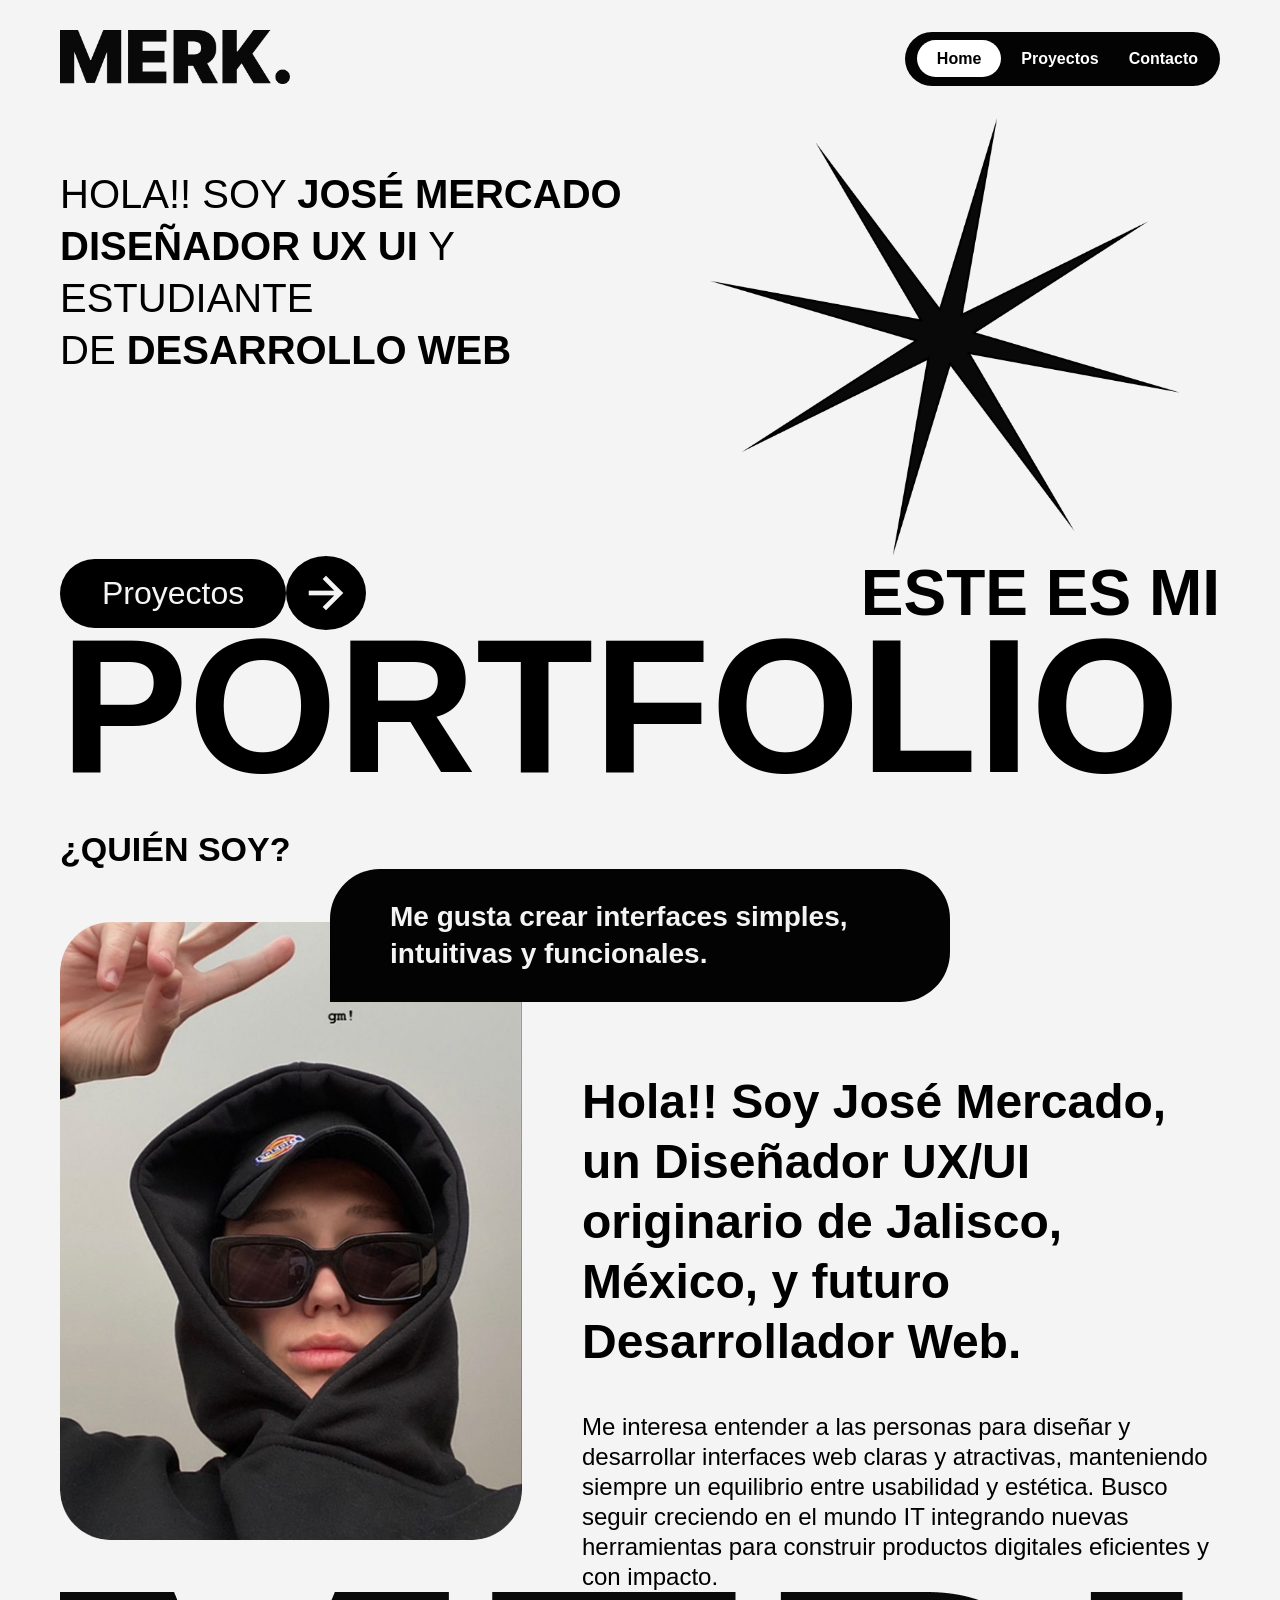
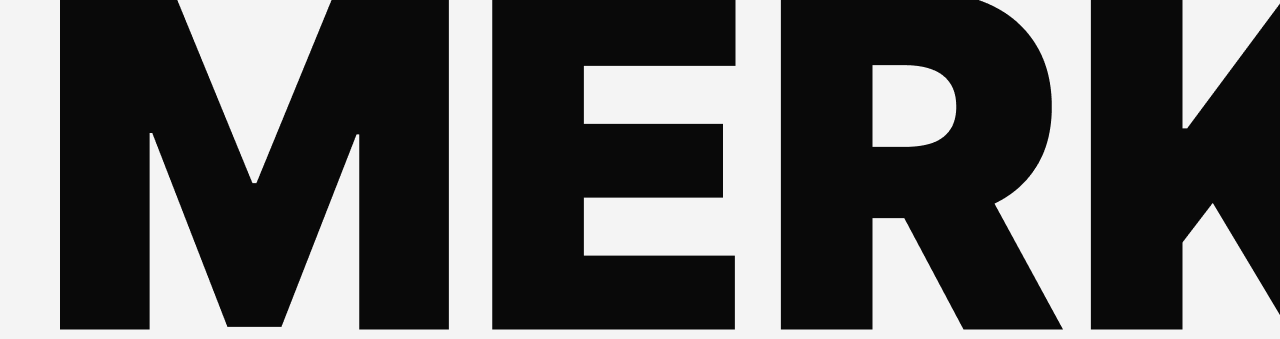
==== index.html @ 9faa1545 "primer commit" ====
<!DOCTYPE html>
<html lang="es">
<head>
    <meta charset="UTF-8">
    <meta name="viewport" content="width=device-width, initial-scale=1.0">
    <link rel="stylesheet" href="css/main.css">
    <link rel="stylesheet" href="https://fonts.googleapis.com/css2?family=Material+Symbols+Outlined:opsz,wght,FILL,GRAD@20..48,100..700,0..1,-50..200&icon_names=arrow_forward">
    <title>MERK Portfolio</title>
</head>
<body>
    <header>
        <a href="index.html"><img src="img/MERK..png" alt="MERK" class="logo"></a>
        <nav>
            <ul>
                <li><a href="index.html" class="active">Home</a></li>
                <li><a href="./html/proyectos.html">Proyectos</a></li>
                <li><a href="./html/contacto.html">Contacto</a></li>
            </ul>
        </nav>
    </header>

    <main>
        <section id="home" class="home">
            <div class="home-container">
                <p class="presentacion">
                    HOLA!! SOY <strong>JOSÉ MERCADO</strong><br>
                    <strong>DISEÑADOR UX UI</strong> Y ESTUDIANTE<br>
                    DE <strong>DESARROLLO WEB</strong>
                </p>
                <img src="img/Star 1.png" alt="Estrella">
            </div>

            <div class="home-container">
                <a href="./html/proyectos.html" class="button">
                    <span>Proyectos</span>
                    <span class="material-symbols-outlined">arrow_forward</span>
                </a>
                <p>ESTE ES MI</p>
            </div>

            <h1>PORTFOLIO</h1>
        </section>

        <section id="sobre-mi" class="sobre-mi">
            <h2>¿QUIÉN SOY?</h2>

            <p class="frase">
                Me gusta crear interfaces simples,
                intuitivas y funcionales.
            </p>

            <div class="contenido">
                <div class="izquierda">
                    <img src="img/img-prueba.jpg" alt="José Mercado">
                </div>

                <div class="derecha">
                    <h3>
                        Hola!! Soy José Mercado, un Diseñador UX/UI
                        originario de Jalisco, México, y futuro
                        Desarrollador Web.
                    </h3>
                    <p>
                        Me interesa entender a las personas para diseñar y
                        desarrollar interfaces web claras y atractivas,
                        manteniendo siempre un equilibrio entre usabilidad y
                        estética. Busco seguir creciendo en el mundo IT
                        integrando nuevas herramientas para construir
                        productos digitales eficientes y con impacto.
                    </p>
                </div>
            </div>
        </section>
    </main>

    <footer>
        <a href="index.html" class="logo-footer"><img src="img/MERK..png" alt="MERK" class="logo"></a>
       
        <div class="social-links">
            <a href="https://www.instagram.com/jjomerk/" target="_blank" aria-label="Instagram">
            </a>
            <a href="https://github.com/josemerk17" target="_blank" aria-label="github">
            </a>
        </div>

    </footer>
</body>
</html>
---- css/main.css ----
body {
  margin: 0 60px;
  font-family: Arial, sans-serif;
  background-color: #f4f4f4;
  animation: fadeIn 0.5s ease-in forwards;
}

header {
  background-color: rgba(51, 51, 51, 0);
  color: #fff;
  display: flex;
  flex-direction: row;
  align-items: center;
  justify-content: space-between;
  padding: 30px 0;
}
header .logo {
  width: auto;
  height: 54px;
}
header nav {
  background-color: #030303;
  border-radius: 50px;
  padding: 2px;
}
header nav ul {
  display: flex;
  gap: 10px;
  list-style: none;
  padding: 0 10px;
}
header nav ul a {
  color: #fff;
  font-weight: bold;
  text-decoration: none;
  padding: 10px;
  border-radius: 20px;
  transition: 0.3s ease-in-out;
}
header nav ul a.active {
  background-color: #fff;
  color: #000;
  padding: 10px 20px;
}

main .home {
  display: flex;
  flex-direction: column;
  gap: 0;
}
main .home-container {
  display: flex;
  flex-direction: row;
  justify-content: space-between;
}
main .home-container img {
  width: 470px;
  margin-right: 40px;
}
main .home-container .presentacion {
  margin: 50px 0;
  font-size: 40px;
  font-weight: 400;
  line-height: 1.3;
}
main .home-container .presentacion strong {
  font-weight: 700;
}
main .home-container .button {
  display: inline-flex;
  align-items: center;
  gap: 0;
  text-decoration: none;
  transition: 0.3s ease-in-out;
}
main .home-container .button span {
  background-color: #000;
  color: #f4f4f4;
  display: flex;
  justify-content: center;
  align-items: center;
}
main .home-container .button span:first-child {
  padding: 16px 42px;
  border-radius: 50px;
  font-size: 32px;
  font-weight: 300;
}
main .home-container .button .material-symbols-outlined {
  width: 80px;
  height: 74px;
  border-radius: 50%;
  font-size: 48px;
  font-weight: 800;
  transition: 0.3s ease-in-out;
}
main .home-container .button:hover {
  transform: scale(1.05);
}
main .home-container .button:hover .material-symbols-outlined {
  transform: translateX(6px);
}
main .home-container p {
  margin: 0;
  font-size: 64px;
  font-weight: bold;
}
main h1 {
  display: flex;
  align-items: center;
  width: 100%;
  height: 150px;
  margin: 0px 0 0;
  font-size: clamp(64px, 15vw, 204px);
  font-weight: 800;
  text-align: center;
}
main .sobre-mi h2 {
  margin: 50px 0 0;
  font-size: 34px;
  font-weight: 800;
}
main .sobre-mi .frase {
  position: relative;
  width: 500px;
  margin: 0 auto;
  padding: 30px 60px;
  background-color: #030303;
  color: #f4f4f4;
  font-size: 28px;
  font-weight: 700;
  line-height: 1.3;
  border-radius: 50px 50px 50px 0;
}
main .sobre-mi .contenido {
  display: flex;
  align-items: flex-start;
  gap: 60px;
  margin-top: -80px;
}
main .sobre-mi .contenido .izquierda {
  width: 42%;
}
main .sobre-mi .contenido .izquierda img {
  width: 100%;
  height: auto;
  aspect-ratio: 504/674;
  border-radius: 50px;
  object-fit: cover;
}
main .sobre-mi .contenido .derecha {
  width: 58%;
  padding-top: 150px;
}
main .sobre-mi .contenido .derecha h3 {
  margin: 0 0 40px;
  font-size: 48px;
  line-height: 1.25;
  font-weight: 700;
}
main .sobre-mi .contenido .derecha p {
  margin: 0;
  font-size: 24px;
  line-height: 1.25;
}

footer .logo-footer {
  width: 13px;
}

/*# sourceMappingURL=main.css.map */
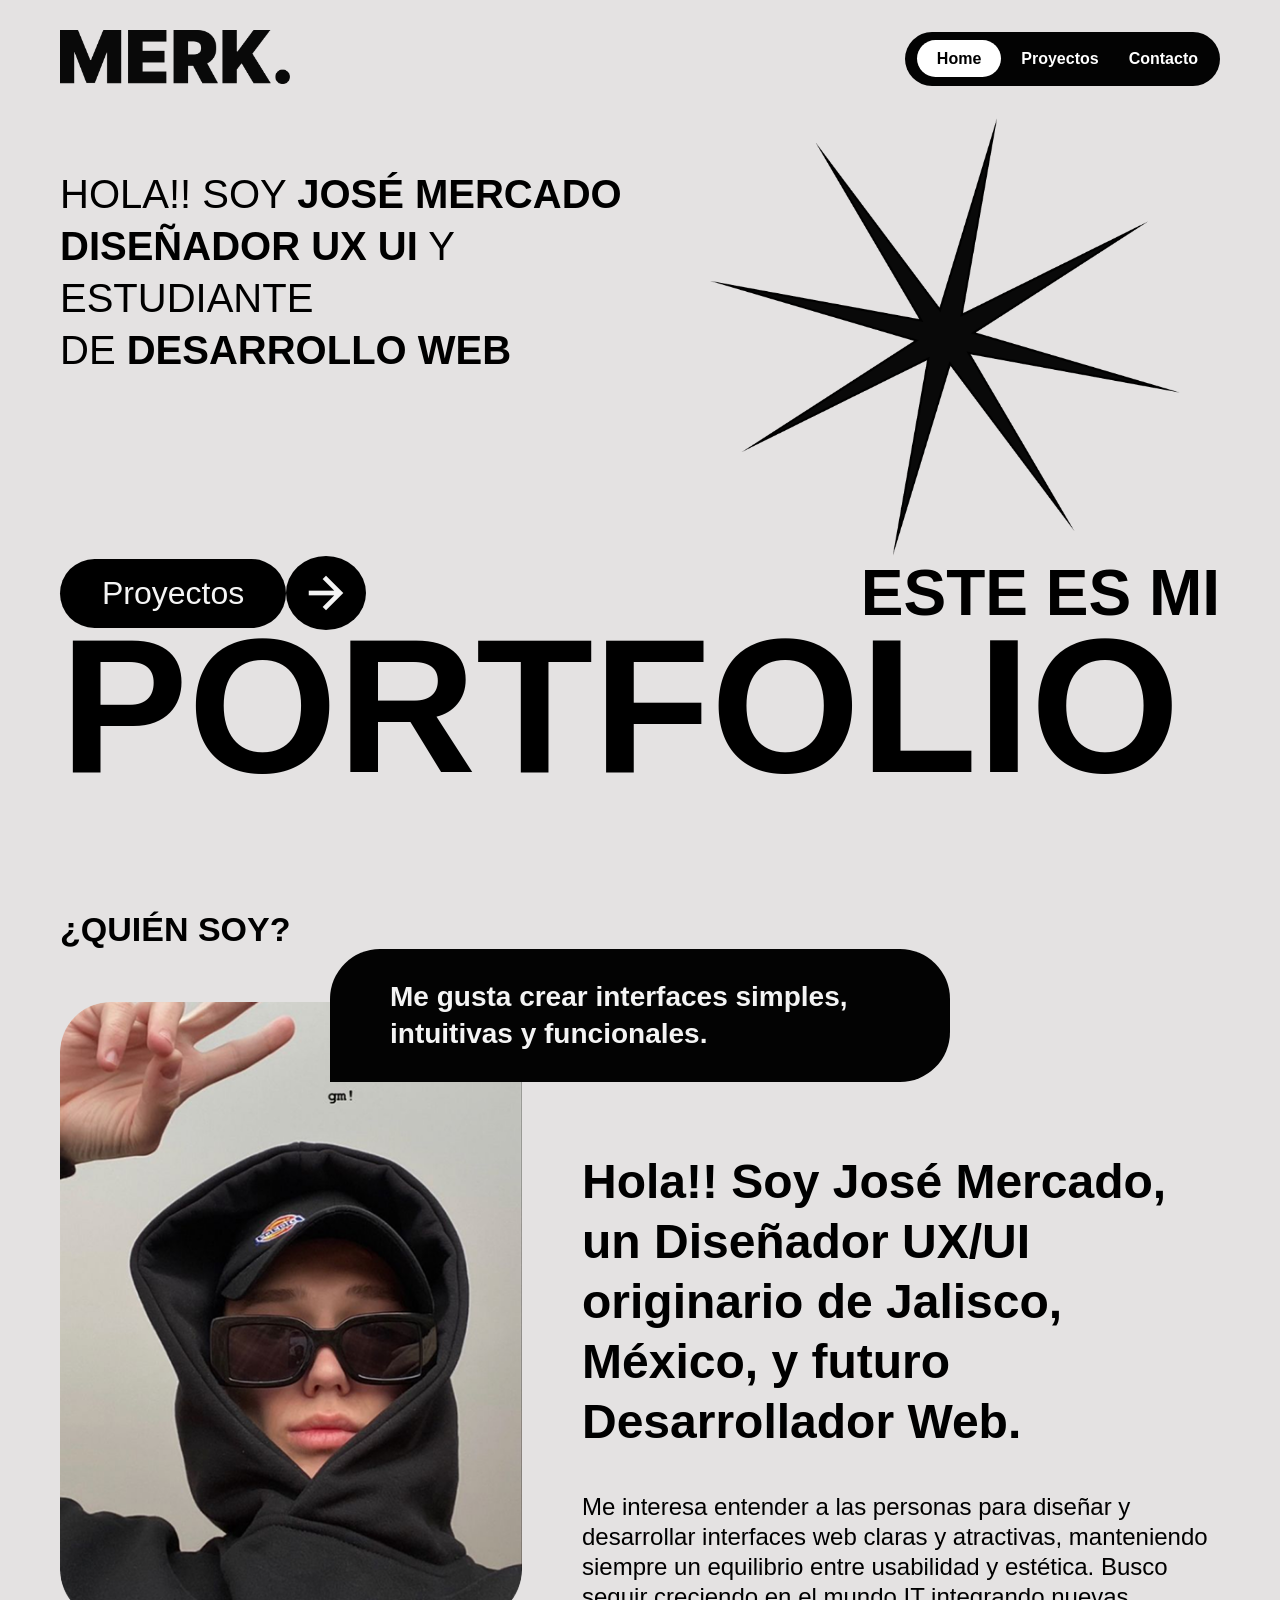
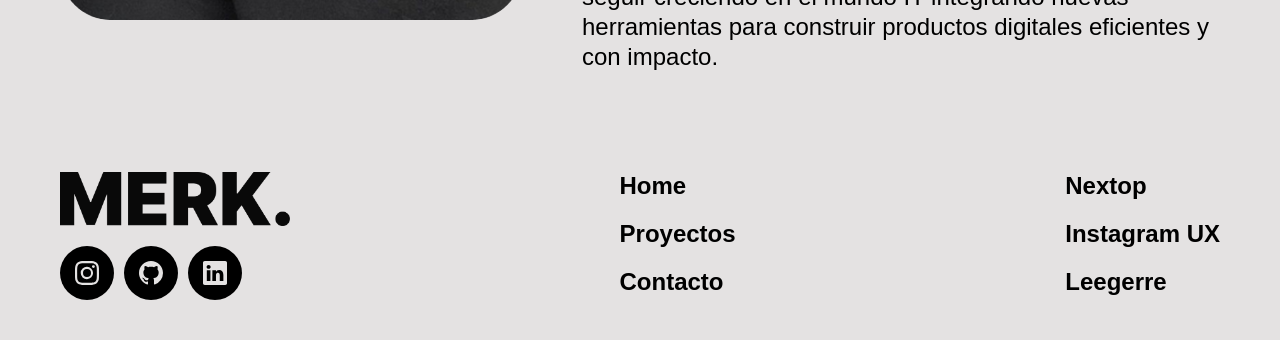
==== commit 41ed7aa3: "footer" ====
--- a/index.html
+++ b/index.html
@@ -74,15 +74,47 @@
     </main>
 
     <footer>
-        <a href="index.html" class="logo-footer"><img src="img/MERK..png" alt="MERK" class="logo"></a>
-       
-        <div class="social-links">
-            <a href="https://www.instagram.com/jjomerk/" target="_blank" aria-label="Instagram">
+        <div class="footer-1">
+            <a href="../index.html" class="logo-footer">
+                <img src="./img/MERK..png" alt="MERK">
             </a>
-            <a href="https://github.com/josemerk17" target="_blank" aria-label="github">
-            </a>
+
+            <div class="social-links">
+                <a href="https://instagram.com/jjomerk" target="_blank" aria-label="Instagram">
+                    <svg xmlns="http://www.w3.org/2000/svg" width="24" height="24" fill="currentColor" class="bi bi-instagram" viewBox="0 0 16 16">
+                        <path d="M8 0C5.829 0 5.556.01 4.703.048 3.85.088 3.269.222 2.76.42a3.9 3.9 0 0 0-1.417.923A3.9 3.9 0 0 0 .42 2.76C.222 3.268.087 3.85.048 4.7.01 5.555 0 5.827 0 8.001c0 2.172.01 2.444.048 3.297.04.852.174 1.433.372 1.942.205.526.478.972.923 1.417.444.445.89.719 1.416.923.51.198 1.09.333 1.942.372C5.555 15.99 5.827 16 8 16s2.444-.01 3.298-.048c.851-.04 1.434-.174 1.943-.372a3.9 3.9 0 0 0 1.416-.923c.445-.445.718-.891.923-1.417.197-.509.332-1.09.372-1.942C15.99 10.445 16 10.173 16 8s-.01-2.445-.048-3.299c-.04-.851-.175-1.433-.372-1.941a3.9 3.9 0 0 0-.923-1.417A3.9 3.9 0 0 0 13.24.42c-.51-.198-1.092-.333-1.943-.372C10.443.01 10.172 0 7.998 0zm-.717 1.442h.718c2.136 0 2.389.007 3.232.046.78.035 1.204.166 1.486.275.373.145.64.319.92.599s.453.546.598.92c.11.281.24.705.275 1.485.039.843.047 1.096.047 3.231s-.008 2.389-.047 3.232c-.035.78-.166 1.203-.275 1.485a2.5 2.5 0 0 1-.599.919c-.28.28-.546.453-.92.598-.28.11-.704.24-1.485.276-.843.038-1.096.047-3.232.047s-2.39-.009-3.233-.047c-.78-.036-1.203-.166-1.485-.276a2.5 2.5 0 0 1-.92-.598 2.5 2.5 0 0 1-.6-.92c-.109-.281-.24-.705-.275-1.485-.038-.843-.046-1.096-.046-3.233s.008-2.388.046-3.231c.036-.78.166-1.204.276-1.486.145-.373.319-.64.599-.92s.546-.453.92-.598c.282-.11.705-.24 1.485-.276.738-.034 1.024-.044 2.515-.045zm4.988 1.328a.96.96 0 1 0 0 1.92.96.96 0 0 0 0-1.92m-4.27 1.122a4.109 4.109 0 1 0 0 8.217 4.109 4.109 0 0 0 0-8.217m0 1.441a2.667 2.667 0 1 1 0 5.334 2.667 2.667 0 0 1 0-5.334"/>
+                    </svg>
+                </a>
+
+                <a href="https://github.com/josemerk17" target="_blank" aria-label="Github">
+                    <svg xmlns="http://www.w3.org/2000/svg" width="24" height="24" fill="currentColor" class="bi bi-github" viewBox="0 0 16 16">
+                        <path d="M8 0C3.58 0 0 3.58 0 8c0 3.54 2.29 6.53 5.47 7.59.4.07.55-.17.55-.38 0-.19-.01-.82-.01-1.49-2.01.37-2.53-.49-2.69-.94-.09-.23-.48-.94-.82-1.13-.28-.15-.68-.52-.01-.53.63-.01 1.08.58 1.23.82.72 1.21 1.87.87 2.33.66.07-.52.28-.87.51-1.07-1.78-.2-3.64-.89-3.64-3.95 0-.87.31-1.59.82-2.15-.08-.2-.36-1.02.08-2.12 0 0 .67-.21 2.2.82.64-.18 1.32-.27 2-.27s1.36.09 2 .27c1.53-1.04 2.2-.82 2.2-.82.44 1.1.16 1.92.08 2.12.51.56.82 1.27.82 2.15 0 3.07-1.87 3.75-3.65 3.95.29.25.54.73.54 1.48 0 1.07-.01 1.93-.01 2.2 0 .21.15.46.55.38A8.01 8.01 0 0 0 16 8c0-4.42-3.58-8-8-8"/>
+                    </svg>
+                </a>
+
+                <a href="https://www.linkedin.com/in/jos%C3%A9-mercado-ux-ui/?skipRedirect=true" target="_blank" aria-label="linkedin">
+                    <svg xmlns="http://www.w3.org/2000/svg" width="24" height="24" fill="currentColor" class="bi bi-linkedin" viewBox="0 0 16 16">
+                        <path d="M0 1.146C0 .513.526 0 1.175 0h13.65C15.474 0 16 .513 16 1.146v13.708c0 .633-.526 1.146-1.175 1.146H1.175C.526 16 0 15.487 0 14.854zm4.943 12.248V6.169H2.542v7.225zm-1.2-8.212c.837 0 1.358-.554 1.358-1.248-.015-.709-.52-1.248-1.342-1.248S2.4 3.226 2.4 3.934c0 .694.521 1.248 1.327 1.248zm4.908 8.212V9.359c0-.216.016-.432.08-.586.173-.431.568-.878 1.232-.878.869 0 1.216.662 1.216 1.634v3.865h2.401V9.25c0-2.22-1.184-3.252-2.764-3.252-1.274 0-1.845.7-2.165 1.193v.025h-.016l.016-.025V6.169h-2.4c.03.678 0 7.225 0 7.225z"/>
+                    </svg>
+                </a>
+            </div>
         </div>
 
+        <div class="footer-nav">
+            <ul>
+                <li><a href="index.html">Home</a></li>
+                <li><a href="proyectos.html">Proyectos</a></li>
+                <li><a href="contacto.html">Contacto</a></li>
+            </ul>
+        </div>
+
+        <div class="footer-projects">
+            <ul>
+                <li><a href="#">Nextop</a></li>
+                <li><a href="#">Instagram UX</a></li>
+                <li><a href="#">Leegerre</a></li>
+            </ul>
+        </div>
     </footer>
 </body>
 </html>
--- a/css/main.css
+++ b/css/main.css
@@ -1,7 +1,7 @@
 body {
   margin: 0 60px;
   font-family: Arial, sans-serif;
-  background-color: #f4f4f4;
+  background-color: #E4E2E2;
   animation: fadeIn 0.5s ease-in forwards;
 }
 
@@ -47,6 +47,7 @@
   display: flex;
   flex-direction: column;
   gap: 0;
+  margin-bottom: 130px;
 }
 main .home-container {
   display: flex;
@@ -164,8 +165,65 @@
   line-height: 1.25;
 }
 
+footer {
+  display: flex;
+  flex-direction: row;
+  justify-content: space-between;
+  align-items: start;
+  padding: 40px 0;
+  margin-top: 60px;
+}
+footer .footer-1 {
+  display: flex;
+  flex-direction: column;
+  gap: 20px;
+}
 footer .logo-footer {
-  width: 13px;
+  width: auto;
+  height: 54px;
+  display: flex;
+  align-items: center;
+}
+footer .logo-footer img {
+  width: auto;
+  height: 100%;
+}
+footer .social-links {
+  display: flex;
+  flex-direction: row;
+  justify-content: start;
+  gap: 10px;
+}
+footer .social-links a {
+  background-color: #000;
+  color: #E4E2E2;
+  width: 24px;
+  height: 24px;
+  padding: 15px;
+  border-radius: 50px;
+  align-items: center;
+}
+footer .footer-nav,
+footer .footer-projects {
+  display: flex;
+  align-items: start;
+  justify-content: space-between;
+}
+footer .footer-nav ul,
+footer .footer-projects ul {
+  display: flex;
+  flex-direction: column;
+  padding: 0px;
+  margin: 0px;
+  list-style: none;
+  gap: 20px;
+}
+footer .footer-nav ul a,
+footer .footer-projects ul a {
+  color: #000;
+  text-decoration: none;
+  font-size: 24px;
+  font-weight: 700;
 }
 
 /*# sourceMappingURL=main.css.map */
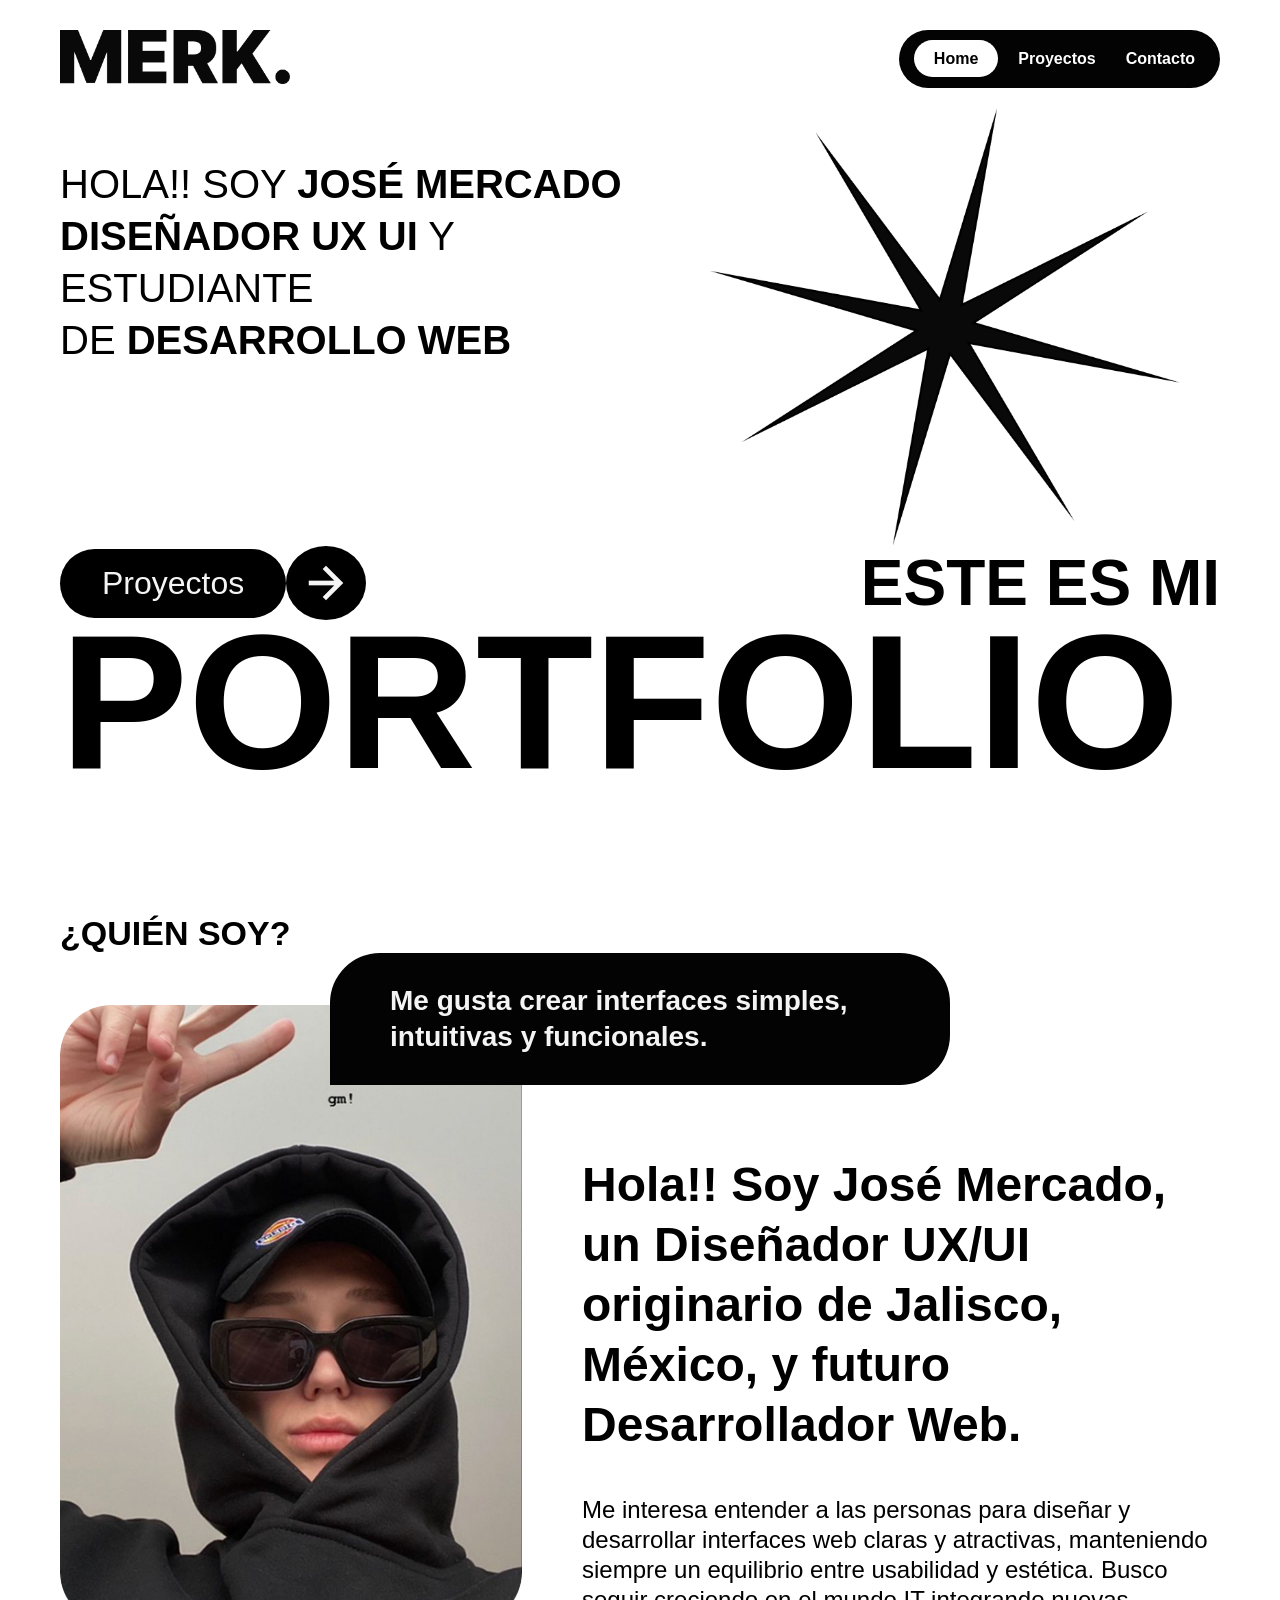
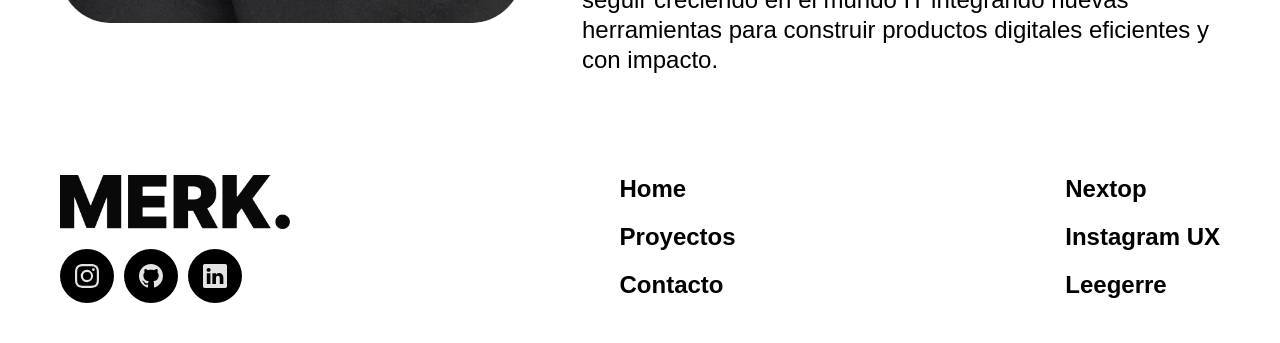
==== commit 4067c43f: "proyectos y media" ====
--- a/index.html
+++ b/index.html
@@ -4,19 +4,27 @@
     <meta charset="UTF-8">
     <meta name="viewport" content="width=device-width, initial-scale=1.0">
     <link rel="stylesheet" href="css/main.css">
-    <link rel="stylesheet" href="https://fonts.googleapis.com/css2?family=Material+Symbols+Outlined:opsz,wght,FILL,GRAD@20..48,100..700,0..1,-50..200&icon_names=arrow_forward">
+    <link rel="stylesheet"
+    href="https://fonts.googleapis.com/css2?family=Material+Symbols+Outlined:opsz,wght,FILL,GRAD@24,400,0,0">
     <title>MERK Portfolio</title>
 </head>
 <body>
     <header>
-        <a href="index.html"><img src="img/MERK..png" alt="MERK" class="logo"></a>
-        <nav>
+        <a href="index.html" aria-label="Ir al inicio">
+            <img src="img/MERK..png" alt="MERK" class="logo">
+        </a>
+        <nav aria-label="Navegacion principal">
             <ul>
-                <li><a href="index.html" class="active">Home</a></li>
+                <li><a href="index.html" class="active" aria-current="page">Home</a></li>
                 <li><a href="./html/proyectos.html">Proyectos</a></li>
                 <li><a href="./html/contacto.html">Contacto</a></li>
             </ul>
         </nav>
+        <button class="menu-btn">
+            <span class="material-symbols-outlined">
+                menu
+            </span>
+        </button>
     </header>
 
     <main>
--- a/css/main.css
+++ b/css/main.css
@@ -1,7 +1,8 @@
+@charset "UTF-8";
 body {
   margin: 0 60px;
   font-family: Arial, sans-serif;
-  background-color: #E4E2E2;
+  background-color: #ffffff;
   animation: fadeIn 0.5s ease-in forwards;
 }
 
@@ -12,7 +13,7 @@
   flex-direction: row;
   align-items: center;
   justify-content: space-between;
-  padding: 30px 0;
+  padding: 30px 0 20px 0;
 }
 header .logo {
   width: auto;
@@ -21,13 +22,14 @@
 header nav {
   background-color: #030303;
   border-radius: 50px;
-  padding: 2px;
+  padding: 20px 5px;
 }
 header nav ul {
   display: flex;
   gap: 10px;
   list-style: none;
   padding: 0 10px;
+  margin: 0;
 }
 header nav ul a {
   color: #fff;
@@ -35,12 +37,18 @@
   text-decoration: none;
   padding: 10px;
   border-radius: 20px;
-  transition: 0.3s ease-in-out;
+  transition: 0.5s ease-in-out;
 }
 header nav ul a.active {
   background-color: #fff;
   color: #000;
   padding: 10px 20px;
+}
+header .menu-btn {
+  display: none;
+}
+header menu-mobile {
+  display: none;
 }
 
 main .home {
@@ -107,14 +115,12 @@
   font-weight: bold;
 }
 main h1 {
-  display: flex;
-  align-items: center;
-  width: 100%;
-  height: 150px;
-  margin: 0px 0 0;
-  font-size: clamp(64px, 15vw, 204px);
-  font-weight: 800;
-  text-align: center;
+  width: 100%;
+  margin: 0;
+  font-size: clamp(4rem, 15vw, 12.8rem);
+  font-weight: 900;
+  line-height: 0.85;
+  text-transform: uppercase;
 }
 main .sobre-mi h2 {
   margin: 50px 0 0;
@@ -226,4 +232,253 @@
   font-weight: 700;
 }
 
+.contacto {
+  width: 100%;
+  min-height: 100vh;
+}
+.contacto h2 {
+  width: 100%;
+  margin: 0px 0 50px;
+  font-size: clamp(4rem, 15vw, 10rem);
+  font-weight: 900;
+  line-height: 0.85;
+  text-transform: uppercase;
+}
+.contacto form {
+  display: flex;
+  flex-direction: column;
+  gap: 1.5rem;
+  width: 80%;
+  max-width: 800px;
+  margin-left: auto;
+  padding: 20px;
+}
+.contacto form .form-group {
+  width: 100%;
+  display: flex;
+  gap: 4rem;
+}
+.contacto form label {
+  font-size: 24px;
+  font-weight: 800;
+  margin-bottom: 5px;
+}
+.contacto form input,
+.contacto form textarea {
+  width: 100%;
+  border: none;
+  border-bottom: 3px solid #111;
+  background-color: transparent;
+  padding: 10px;
+}
+.contacto .buttons {
+  display: flex;
+  flex-direction: row;
+  justify-content: space-between;
+  align-items: center;
+  gap: 10px;
+}
+.contacto .social-links {
+  display: flex;
+  flex-direction: row;
+  justify-content: start;
+  gap: 10px;
+}
+.contacto .social-links a {
+  background-color: #000;
+  color: #E4E2E2;
+  width: 24px;
+  height: 24px;
+  padding: 15px;
+  border-radius: 50px;
+  align-items: center;
+}
+
+.proyectos .presentacion {
+  width: 100%;
+  height: auto;
+  font-size: 40px;
+  font-weight: 400;
+  line-height: 1.3;
+  margin: 50px 0;
+}
+.proyectos .presentacion strong {
+  font-weight: 700;
+}
+.proyectos .proyectos-img {
+  width: min(90%, 1200px);
+  margin: 0 auto;
+  margin-bottom: 100px;
+  display: grid;
+  grid-template-columns: 1fr 1fr;
+  grid-template-rows: repeat(2, 350px);
+  gap: 2rem;
+}
+.proyectos .proyectos-img .proyecto-1 {
+  grid-column: 1;
+  grid-row: 1/3;
+}
+.proyectos .proyectos-img .proyecto-1 img {
+  width: 100%;
+  height: 100%;
+  object-fit: cover;
+  border-radius: 40px;
+  display: block;
+}
+.proyectos .proyectos-img .proyecto-1 p {
+  margin-top: 1rem;
+  font-size: 1.5rem;
+  font-weight: 700;
+}
+.proyectos .proyectos-img .proyecto img {
+  width: 100%;
+  height: 100%;
+  object-fit: cover;
+  border-radius: 40px;
+  display: block;
+}
+.proyectos .proyectos-img .proyecto p {
+  margin-top: 1rem;
+  font-size: 1.5rem;
+  font-weight: 700;
+}
+.proyectos .proyectos-img a {
+  text-decoration: none;
+  color: inherit;
+}
+.proyectos .proyecto a,
+.proyectos .proyecto-1 a {
+  position: relative;
+  display: block;
+  overflow: hidden;
+  border-radius: 40px;
+  text-decoration: none;
+}
+.proyectos .proyecto img,
+.proyectos .proyecto-1 img {
+  width: 100%;
+  display: block;
+  transition: transform 0.5s ease;
+}
+.proyectos .proyecto p,
+.proyectos .proyecto-1 p {
+  position: absolute;
+  left: 50%;
+  top: 50%;
+  transform: translate(-50%, 30px);
+  color: white;
+  font-size: 2rem;
+  font-weight: 700;
+  opacity: 0;
+  transition: 0.4s ease;
+  z-index: 2;
+}
+.proyectos .proyecto a::before,
+.proyectos .proyecto-1 a::before {
+  content: "";
+  position: absolute;
+  inset: 0;
+  background: rgba(0, 0, 0, 0.55);
+  opacity: 0;
+  transition: 0.4s ease;
+  z-index: 1;
+}
+.proyectos .proyecto a:hover img,
+.proyectos .proyecto-1 a:hover img {
+  transform: scale(1.08);
+}
+.proyectos .proyecto a:hover::before,
+.proyectos .proyecto-1 a:hover::before {
+  opacity: 1;
+}
+.proyectos .proyecto a:hover p,
+.proyectos .proyecto-1 a:hover p {
+  opacity: 1;
+  transform: translate(-50%, -50%);
+}
+.proyectos .home-container, .proyectos .button {
+  justify-content: flex-end;
+  margin-right: 10px;
+}
+
+/*        MÓVIL              */
+/* ========================= */
+@media (max-width: 768px) {
+  body {
+    margin: 0 20px;
+  }
+  header nav {
+    display: none;
+  }
+  header .menu-btn {
+    display: flex;
+    justify-content: center;
+    align-items: center;
+    width: 50px;
+    height: 50px;
+    border: none;
+    border-radius: 50%;
+    background: #000;
+    color: #fff;
+    cursor: pointer;
+  }
+  header .menu-btn .material-symbols-outlined {
+    font-size: 2rem;
+  }
+  header img.logo {
+    width: 150px;
+    height: auto;
+  }
+  footer {
+    flex-direction: column;
+    align-items: start;
+    gap: 20px;
+  }
+  footer .footer-1,
+  footer .footer-nav,
+  footer .footer-projects {
+    width: 100%;
+    text-align: start;
+  }
+  footer logo-footer {
+    width: 100px;
+    height: auto;
+  }
+  footer .social-links {
+    justify-content: start;
+  }
+  .proyectos-img {
+    width: 90%;
+    margin: 0 auto;
+    display: grid;
+    grid-template-columns: 1fr;
+    grid-template-rows: auto;
+    gap: 1.5rem;
+  }
+  .proyectos-img .proyecto-1,
+  .proyectos-img .proyecto {
+    grid-column: auto;
+    grid-row: auto;
+    width: 100%;
+  }
+  .proyectos-img .proyecto-1 a,
+  .proyectos-img .proyecto a {
+    display: block;
+    width: 100%;
+  }
+  .proyectos-img .proyecto-1 img,
+  .proyectos-img .proyecto img {
+    width: 100%;
+    height: 250px;
+    object-fit: cover;
+    border-radius: 24px;
+  }
+  .proyectos-img .proyecto-1 p,
+  .proyectos-img .proyecto p {
+    font-size: 1.3rem;
+    margin-top: 1rem;
+    text-align: center;
+  }
+}
+
 /*# sourceMappingURL=main.css.map */
